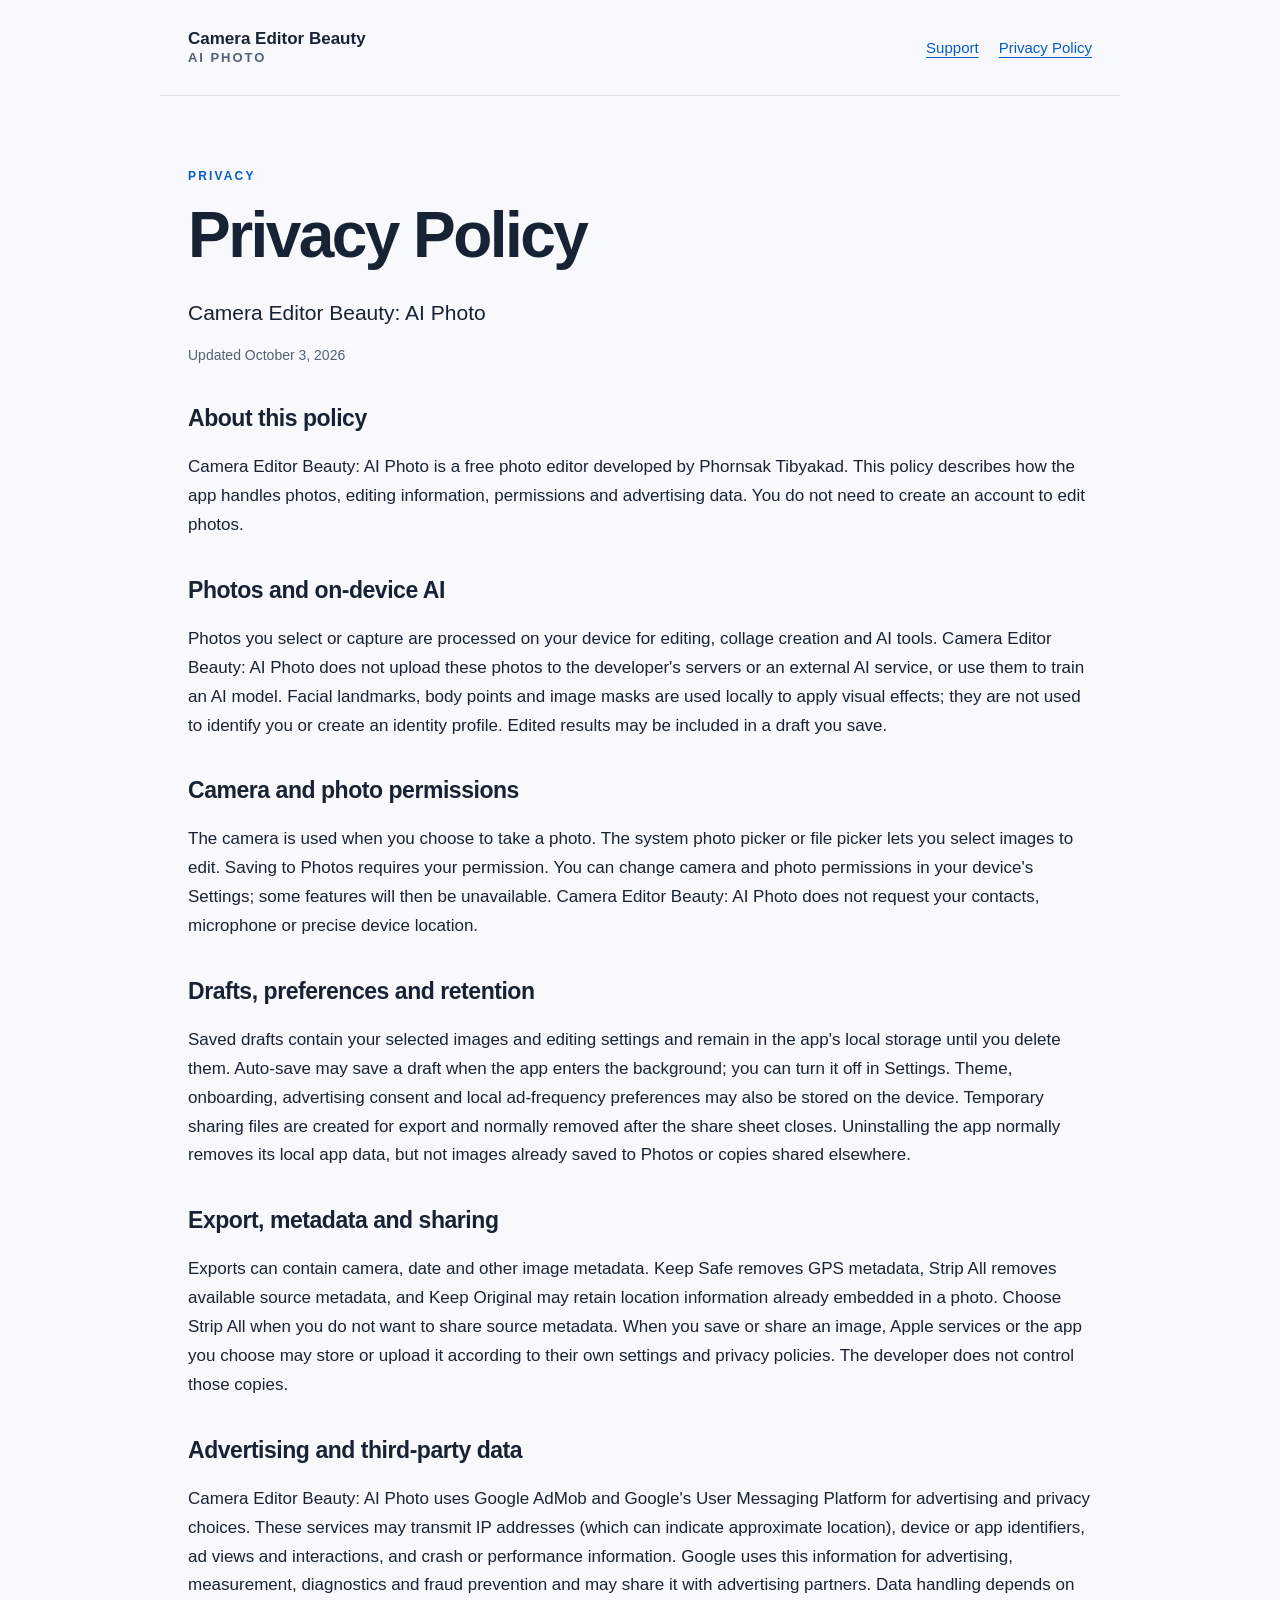
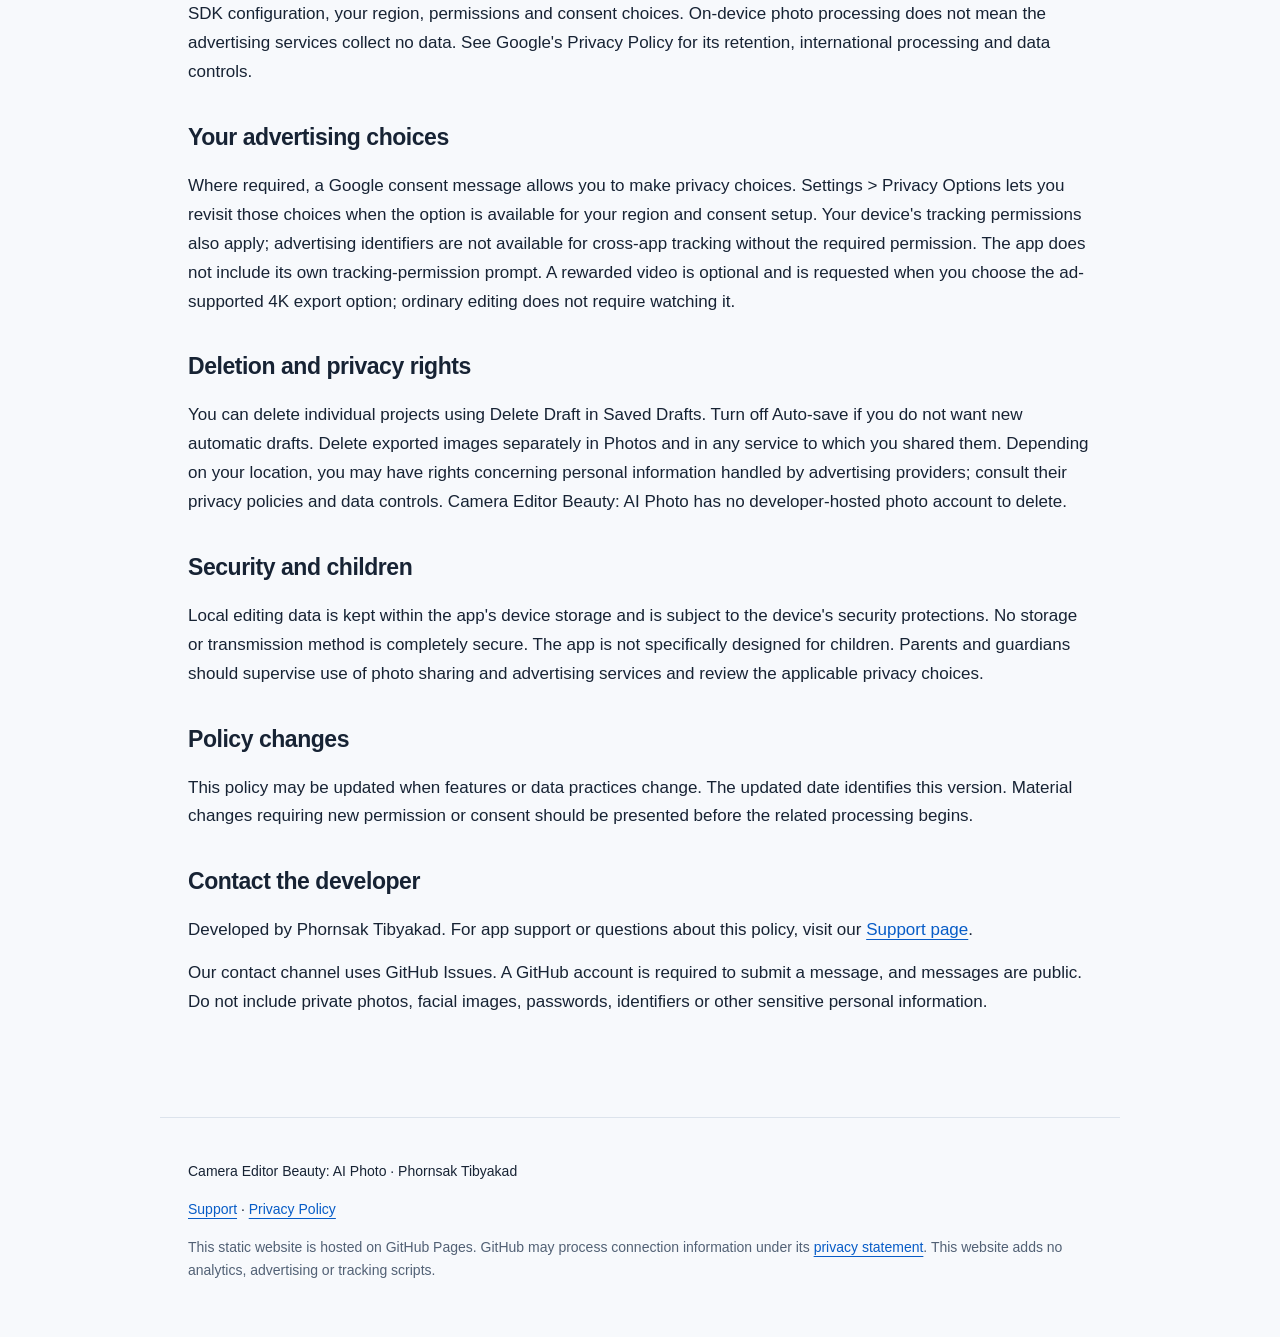
==== privacy.html @ 84139bd9 "Publish app privacy policy and support pages" ====
<!doctype html>
<html lang="en"><head><meta charset="utf-8"><meta name="viewport" content="width=device-width,initial-scale=1"><meta name="color-scheme" content="light dark"><meta name="description" content="Official privacy and support information for Camera Editor Beauty: AI Photo, an iPhone and iPad photo editor."><title>Privacy Policy — Camera Editor Beauty: AI Photo</title><link rel="canonical" href="https://phornsak-t.github.io/camera-editor-beauty-support/privacy.html"><link rel="stylesheet" href="styles.css"></head>
<body><header><a class="brand" href="index.html">Camera Editor Beauty<span>AI Photo</span></a><nav aria-label="Main navigation"><a href="support.html">Support</a><a href="privacy.html">Privacy Policy</a></nav></header><main><p class="eyebrow">PRIVACY</p><h1>Privacy Policy</h1><p class="lead">Camera Editor Beauty: AI Photo</p><p class="muted">Updated October 3, 2026</p><section><h2>About this policy</h2><p>Camera Editor Beauty: AI Photo is a free photo editor developed by Phornsak Tibyakad. This policy describes how the app handles photos, editing information, permissions and advertising data. You do not need to create an account to edit photos.</p></section>
<section><h2>Photos and on-device AI</h2><p>Photos you select or capture are processed on your device for editing, collage creation and AI tools. Camera Editor Beauty: AI Photo does not upload these photos to the developer's servers or an external AI service, or use them to train an AI model. Facial landmarks, body points and image masks are used locally to apply visual effects; they are not used to identify you or create an identity profile. Edited results may be included in a draft you save.</p></section>
<section><h2>Camera and photo permissions</h2><p>The camera is used when you choose to take a photo. The system photo picker or file picker lets you select images to edit. Saving to Photos requires your permission. You can change camera and photo permissions in your device's Settings; some features will then be unavailable. Camera Editor Beauty: AI Photo does not request your contacts, microphone or precise device location.</p></section>
<section><h2>Drafts, preferences and retention</h2><p>Saved drafts contain your selected images and editing settings and remain in the app's local storage until you delete them. Auto-save may save a draft when the app enters the background; you can turn it off in Settings. Theme, onboarding, advertising consent and local ad-frequency preferences may also be stored on the device. Temporary sharing files are created for export and normally removed after the share sheet closes. Uninstalling the app normally removes its local app data, but not images already saved to Photos or copies shared elsewhere.</p></section>
<section><h2>Export, metadata and sharing</h2><p>Exports can contain camera, date and other image metadata. Keep Safe removes GPS metadata, Strip All removes available source metadata, and Keep Original may retain location information already embedded in a photo. Choose Strip All when you do not want to share source metadata. When you save or share an image, Apple services or the app you choose may store or upload it according to their own settings and privacy policies. The developer does not control those copies.</p></section>
<section><h2>Advertising and third-party data</h2><p>Camera Editor Beauty: AI Photo uses Google AdMob and Google's User Messaging Platform for advertising and privacy choices. These services may transmit IP addresses (which can indicate approximate location), device or app identifiers, ad views and interactions, and crash or performance information. Google uses this information for advertising, measurement, diagnostics and fraud prevention and may share it with advertising partners. Data handling depends on SDK configuration, your region, permissions and consent choices. On-device photo processing does not mean the advertising services collect no data. See Google's Privacy Policy for its retention, international processing and data controls.</p></section>
<section><h2>Your advertising choices</h2><p>Where required, a Google consent message allows you to make privacy choices. Settings &gt; Privacy Options lets you revisit those choices when the option is available for your region and consent setup. Your device's tracking permissions also apply; advertising identifiers are not available for cross-app tracking without the required permission. The app does not include its own tracking-permission prompt. A rewarded video is optional and is requested when you choose the ad-supported 4K export option; ordinary editing does not require watching it.</p></section>
<section><h2>Deletion and privacy rights</h2><p>You can delete individual projects using Delete Draft in Saved Drafts. Turn off Auto-save if you do not want new automatic drafts. Delete exported images separately in Photos and in any service to which you shared them. Depending on your location, you may have rights concerning personal information handled by advertising providers; consult their privacy policies and data controls. Camera Editor Beauty: AI Photo has no developer-hosted photo account to delete.</p></section>
<section><h2>Security and children</h2><p>Local editing data is kept within the app's device storage and is subject to the device's security protections. No storage or transmission method is completely secure. The app is not specifically designed for children. Parents and guardians should supervise use of photo sharing and advertising services and review the applicable privacy choices.</p></section>
<section><h2>Policy changes</h2><p>This policy may be updated when features or data practices change. The updated date identifies this version. Material changes requiring new permission or consent should be presented before the related processing begins.</p></section><section><h2>Contact the developer</h2><p>Developed by Phornsak Tibyakad. For app support or questions about this policy, visit our <a href="support.html">Support page</a>.</p><p>Our contact channel uses GitHub Issues. A GitHub account is required to submit a message, and messages are public. Do not include private photos, facial images, passwords, identifiers or other sensitive personal information.</p></section></main><footer><p>Camera Editor Beauty: AI Photo · Phornsak Tibyakad</p><a href="support.html">Support</a> · <a href="privacy.html">Privacy Policy</a><p class="muted">This static website is hosted on GitHub Pages. GitHub may process connection information under its <a href="https://docs.github.com/en/site-policy/privacy-policies/github-general-privacy-statement">privacy statement</a>. This website adds no analytics, advertising or tracking scripts.</p></footer></body></html>
---- styles.css ----
:root{font-family:-apple-system,BlinkMacSystemFont,"Segoe UI",sans-serif;color:#172334;background:#f7f9fc;font-size:17px;line-height:1.7;color-scheme:light dark;--muted:#526175;--line:#dce3ec;--card:#fff;--accent:#075cc7}
*{box-sizing:border-box}body{margin:0}header,main,footer{max-width:960px;margin:auto;padding:28px}header{display:flex;justify-content:space-between;align-items:center;gap:20px;border-bottom:1px solid var(--line)}a{color:var(--accent);text-underline-offset:4px}a:focus-visible{outline:3px solid var(--accent);outline-offset:5px;border-radius:4px}.brand{color:inherit;font-weight:750;text-decoration:none;line-height:1.3}.brand span{display:block;color:var(--muted);font-size:13px;letter-spacing:.15em;text-transform:uppercase}nav{display:flex;gap:20px;font-size:15px}main{padding-top:56px;min-height:60vh}h1{font-size:clamp(36px,7vw,64px);line-height:1.1;letter-spacing:-.04em;margin:12px 0 24px}h2{font-size:23px;line-height:1.3;letter-spacing:-.02em}p{margin:14px 0}.lead{font-size:21px;max-width:750px}.eyebrow{color:var(--accent);font-size:12px;letter-spacing:.18em;font-weight:750}.muted{color:var(--muted);font-size:14px}section{margin:36px 0}.cards{display:grid;grid-template-columns:1fr 1fr;gap:20px;margin:36px 0}.card{background:var(--card);border:1px solid var(--line);border-radius:20px;padding:24px;text-decoration:none;color:inherit}.card h2{color:var(--accent)}.button{display:inline-block;background:var(--accent);color:#fff;border-radius:12px;padding:12px 20px;text-decoration:none;font-weight:650;margin:8px 0}footer{border-top:1px solid var(--line);font-size:14px;margin-top:36px;padding-bottom:40px}
@media(prefers-color-scheme:dark){:root{color:#edf2fa;background:#10151d;--muted:#b0bdce;--line:#303b4c;--card:#1a2330;--accent:#82b8ff}.button{color:#10151d}}
@media(max-width:600px){header{align-items:flex-start;flex-direction:column}header,main,footer{padding-left:22px;padding-right:22px}main{padding-top:32px}.cards{grid-template-columns:1fr}nav{flex-wrap:wrap}h1{font-size:42px}}
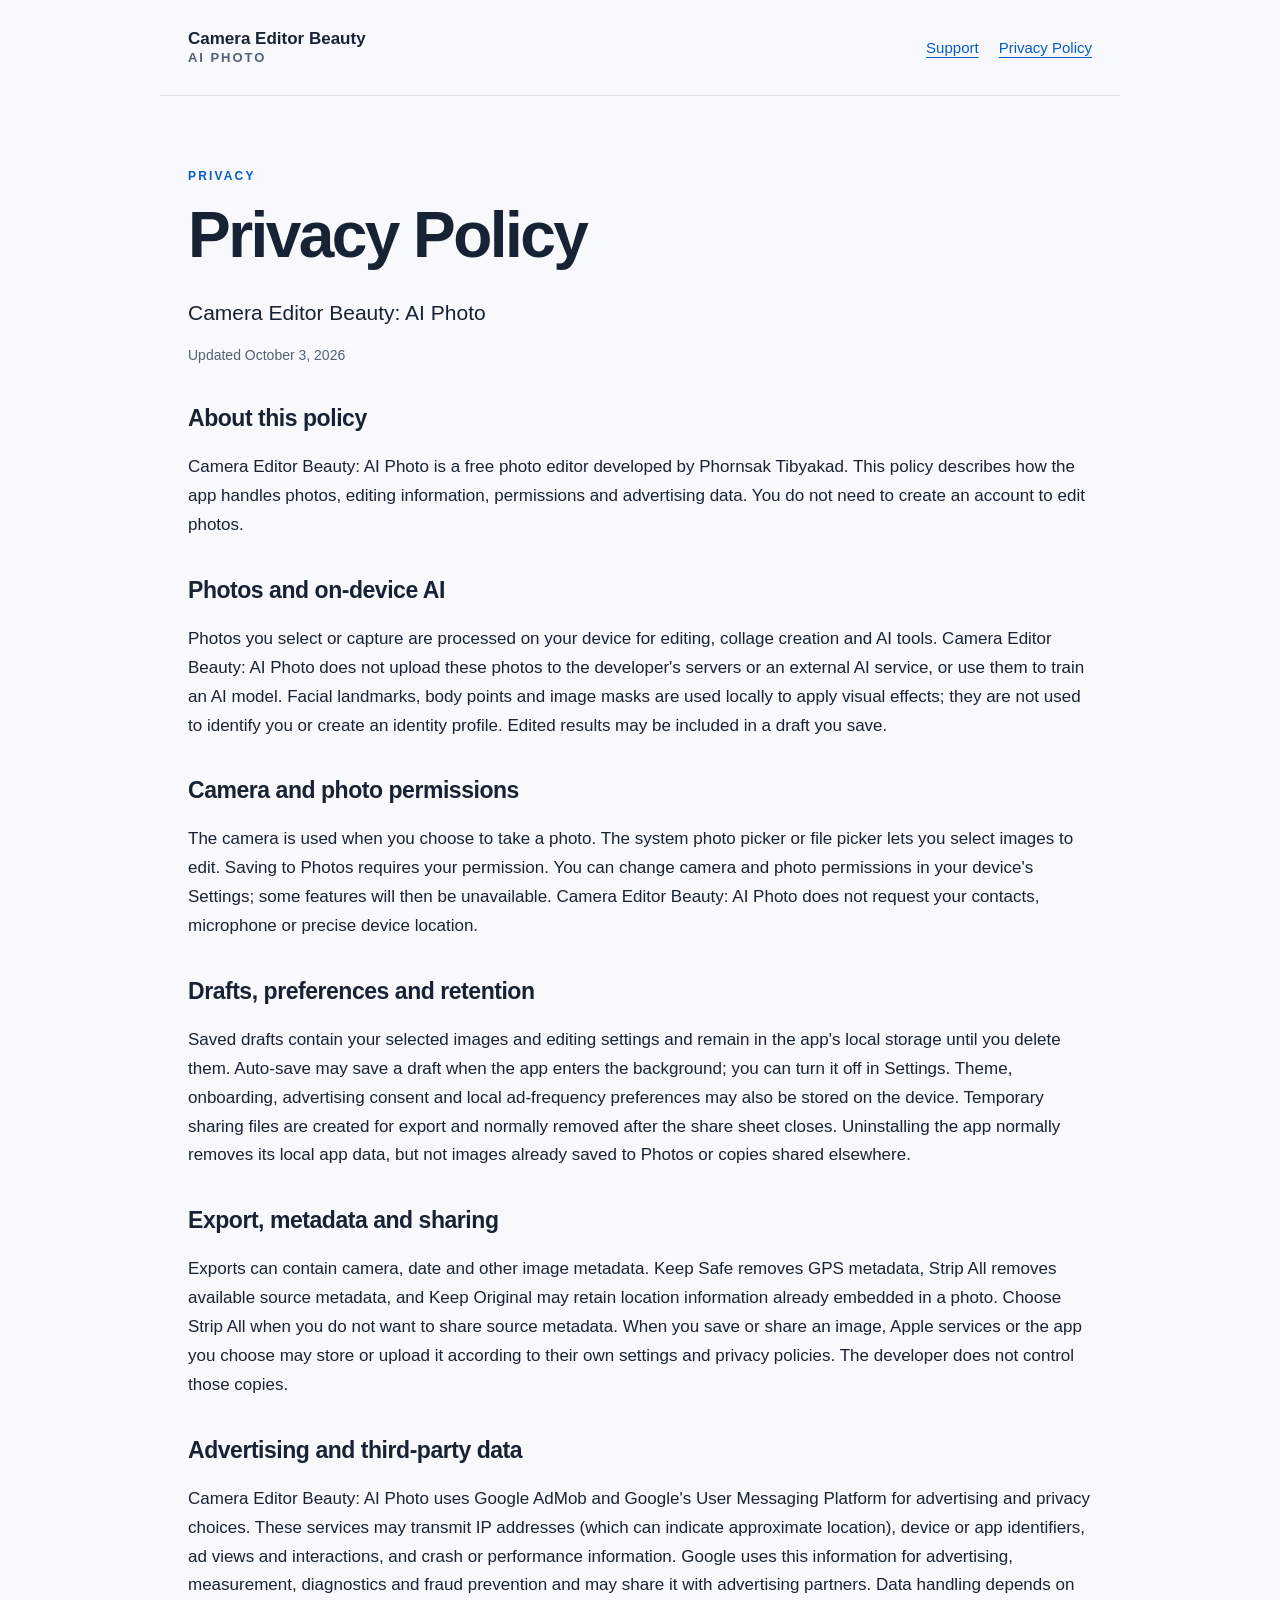
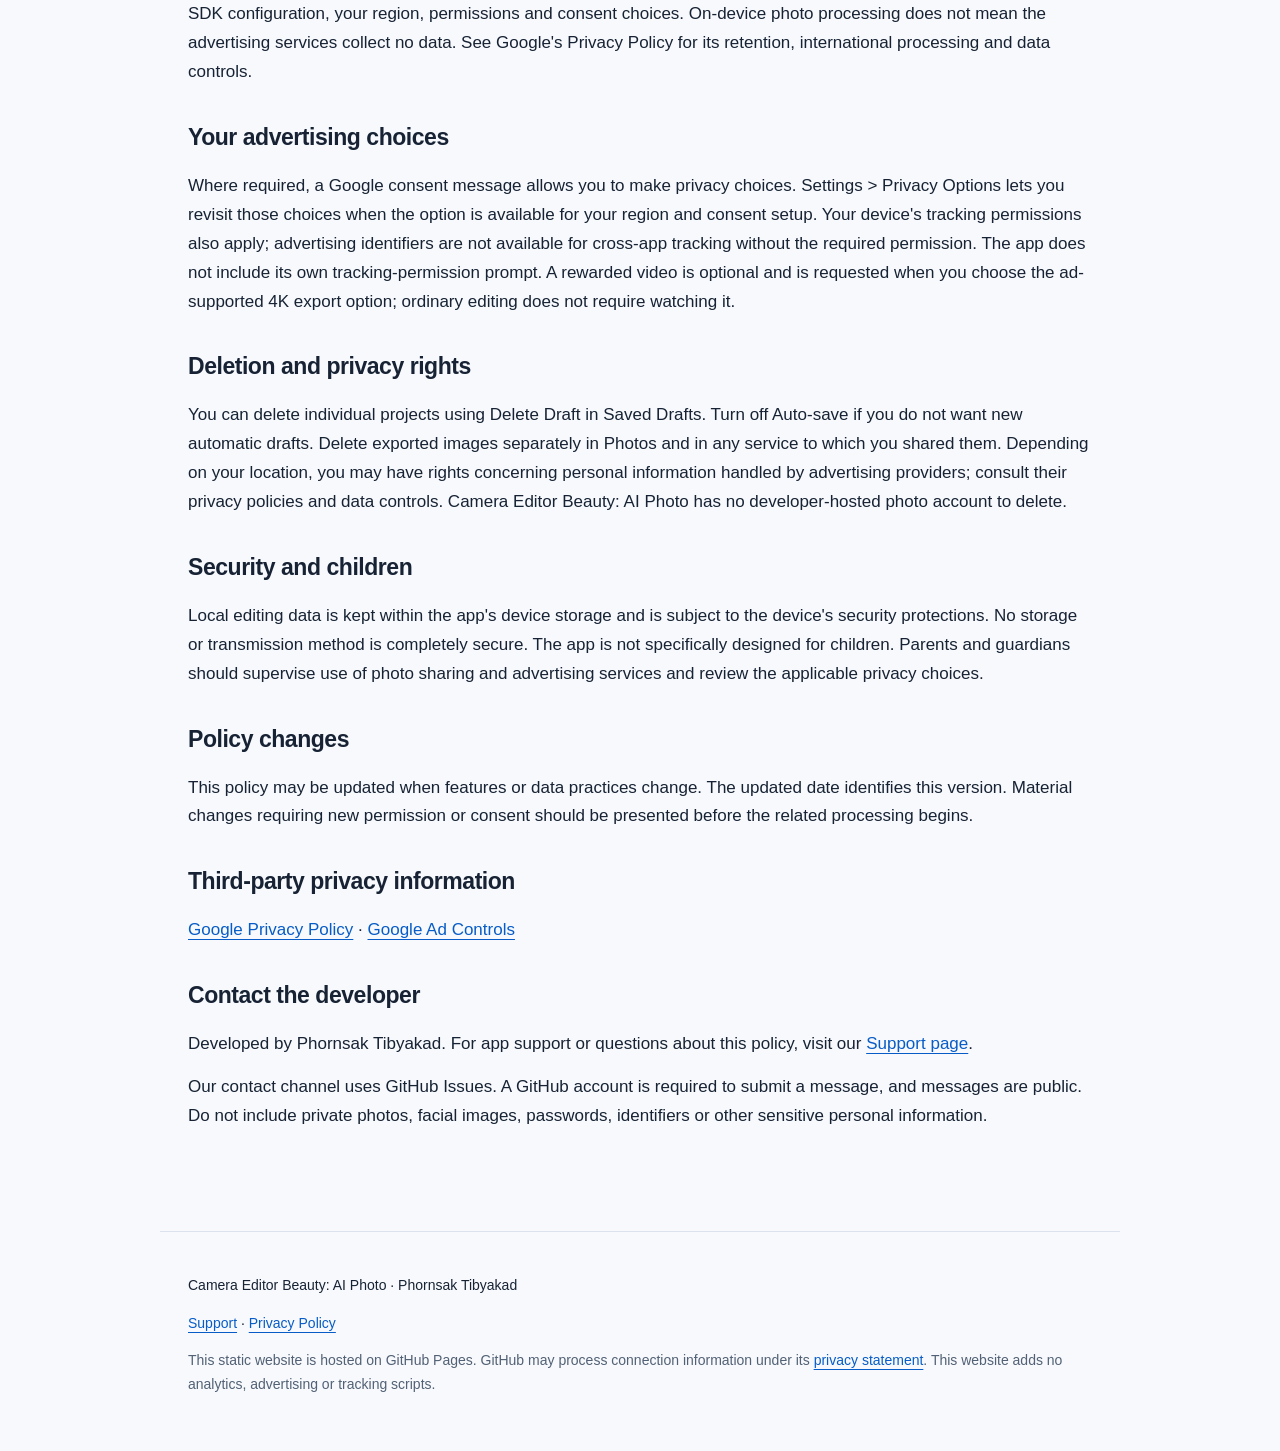
==== commit 99e8c512: "Add third-party privacy and ad-control links" ====
--- a/privacy.html
+++ b/privacy.html
@@ -9,4 +9,4 @@
 <section><h2>Your advertising choices</h2><p>Where required, a Google consent message allows you to make privacy choices. Settings &gt; Privacy Options lets you revisit those choices when the option is available for your region and consent setup. Your device's tracking permissions also apply; advertising identifiers are not available for cross-app tracking without the required permission. The app does not include its own tracking-permission prompt. A rewarded video is optional and is requested when you choose the ad-supported 4K export option; ordinary editing does not require watching it.</p></section>
 <section><h2>Deletion and privacy rights</h2><p>You can delete individual projects using Delete Draft in Saved Drafts. Turn off Auto-save if you do not want new automatic drafts. Delete exported images separately in Photos and in any service to which you shared them. Depending on your location, you may have rights concerning personal information handled by advertising providers; consult their privacy policies and data controls. Camera Editor Beauty: AI Photo has no developer-hosted photo account to delete.</p></section>
 <section><h2>Security and children</h2><p>Local editing data is kept within the app's device storage and is subject to the device's security protections. No storage or transmission method is completely secure. The app is not specifically designed for children. Parents and guardians should supervise use of photo sharing and advertising services and review the applicable privacy choices.</p></section>
-<section><h2>Policy changes</h2><p>This policy may be updated when features or data practices change. The updated date identifies this version. Material changes requiring new permission or consent should be presented before the related processing begins.</p></section><section><h2>Contact the developer</h2><p>Developed by Phornsak Tibyakad. For app support or questions about this policy, visit our <a href="support.html">Support page</a>.</p><p>Our contact channel uses GitHub Issues. A GitHub account is required to submit a message, and messages are public. Do not include private photos, facial images, passwords, identifiers or other sensitive personal information.</p></section></main><footer><p>Camera Editor Beauty: AI Photo · Phornsak Tibyakad</p><a href="support.html">Support</a> · <a href="privacy.html">Privacy Policy</a><p class="muted">This static website is hosted on GitHub Pages. GitHub may process connection information under its <a href="https://docs.github.com/en/site-policy/privacy-policies/github-general-privacy-statement">privacy statement</a>. This website adds no analytics, advertising or tracking scripts.</p></footer></body></html>
+<section><h2>Policy changes</h2><p>This policy may be updated when features or data practices change. The updated date identifies this version. Material changes requiring new permission or consent should be presented before the related processing begins.</p></section><section><h2>Third-party privacy information</h2><p><a href="https://policies.google.com/privacy">Google Privacy Policy</a> · <a href="https://myadcenter.google.com/">Google Ad Controls</a></p></section><section><h2>Contact the developer</h2><p>Developed by Phornsak Tibyakad. For app support or questions about this policy, visit our <a href="support.html">Support page</a>.</p><p>Our contact channel uses GitHub Issues. A GitHub account is required to submit a message, and messages are public. Do not include private photos, facial images, passwords, identifiers or other sensitive personal information.</p></section></main><footer><p>Camera Editor Beauty: AI Photo · Phornsak Tibyakad</p><a href="support.html">Support</a> · <a href="privacy.html">Privacy Policy</a><p class="muted">This static website is hosted on GitHub Pages. GitHub may process connection information under its <a href="https://docs.github.com/en/site-policy/privacy-policies/github-general-privacy-statement">privacy statement</a>. This website adds no analytics, advertising or tracking scripts.</p></footer></body></html>
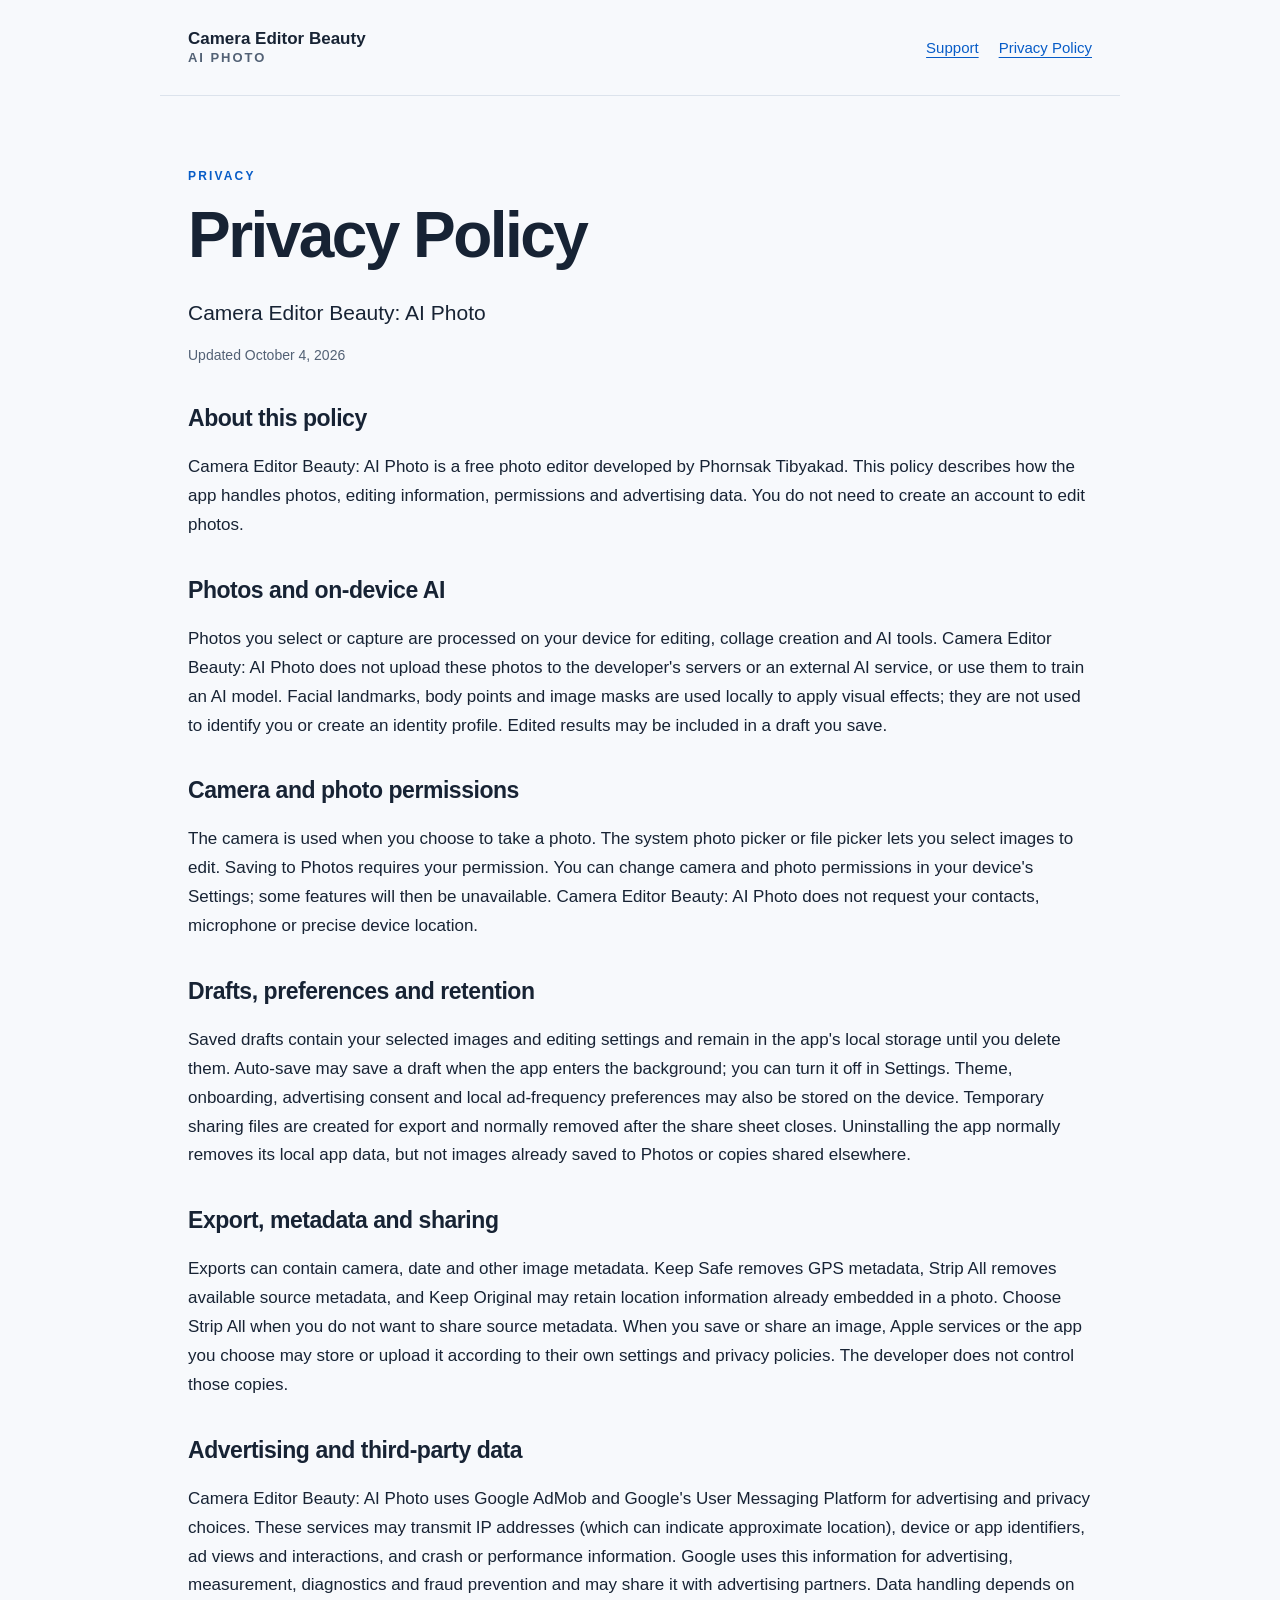
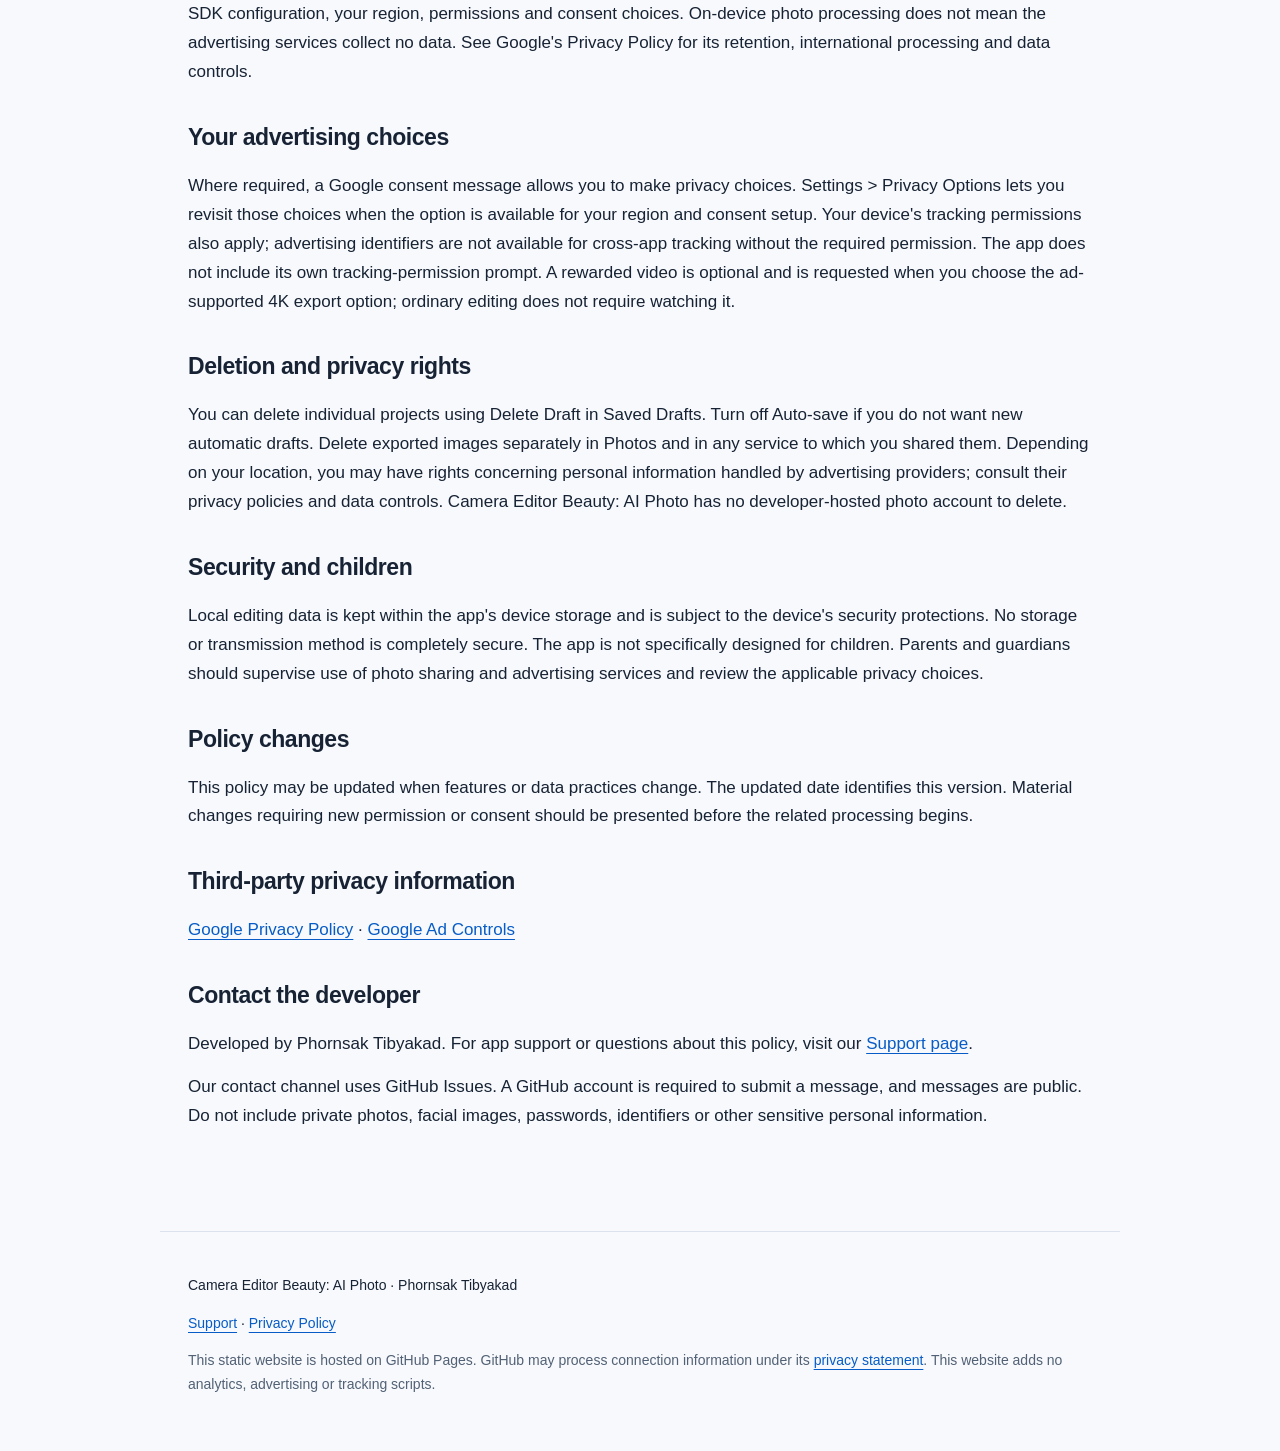
==== commit ebf4211b: "Publish final privacy policy date for version 3.0" ====
--- a/privacy.html
+++ b/privacy.html
@@ -1,6 +1,6 @@
 <!doctype html>
 <html lang="en"><head><meta charset="utf-8"><meta name="viewport" content="width=device-width,initial-scale=1"><meta name="color-scheme" content="light dark"><meta name="description" content="Official privacy and support information for Camera Editor Beauty: AI Photo, an iPhone and iPad photo editor."><title>Privacy Policy — Camera Editor Beauty: AI Photo</title><link rel="canonical" href="https://phornsak-t.github.io/camera-editor-beauty-support/privacy.html"><link rel="stylesheet" href="styles.css"></head>
-<body><header><a class="brand" href="index.html">Camera Editor Beauty<span>AI Photo</span></a><nav aria-label="Main navigation"><a href="support.html">Support</a><a href="privacy.html">Privacy Policy</a></nav></header><main><p class="eyebrow">PRIVACY</p><h1>Privacy Policy</h1><p class="lead">Camera Editor Beauty: AI Photo</p><p class="muted">Updated October 3, 2026</p><section><h2>About this policy</h2><p>Camera Editor Beauty: AI Photo is a free photo editor developed by Phornsak Tibyakad. This policy describes how the app handles photos, editing information, permissions and advertising data. You do not need to create an account to edit photos.</p></section>
+<body><header><a class="brand" href="index.html">Camera Editor Beauty<span>AI Photo</span></a><nav aria-label="Main navigation"><a href="support.html">Support</a><a href="privacy.html">Privacy Policy</a></nav></header><main><p class="eyebrow">PRIVACY</p><h1>Privacy Policy</h1><p class="lead">Camera Editor Beauty: AI Photo</p><p class="muted">Updated October 4, 2026</p><section><h2>About this policy</h2><p>Camera Editor Beauty: AI Photo is a free photo editor developed by Phornsak Tibyakad. This policy describes how the app handles photos, editing information, permissions and advertising data. You do not need to create an account to edit photos.</p></section>
 <section><h2>Photos and on-device AI</h2><p>Photos you select or capture are processed on your device for editing, collage creation and AI tools. Camera Editor Beauty: AI Photo does not upload these photos to the developer's servers or an external AI service, or use them to train an AI model. Facial landmarks, body points and image masks are used locally to apply visual effects; they are not used to identify you or create an identity profile. Edited results may be included in a draft you save.</p></section>
 <section><h2>Camera and photo permissions</h2><p>The camera is used when you choose to take a photo. The system photo picker or file picker lets you select images to edit. Saving to Photos requires your permission. You can change camera and photo permissions in your device's Settings; some features will then be unavailable. Camera Editor Beauty: AI Photo does not request your contacts, microphone or precise device location.</p></section>
 <section><h2>Drafts, preferences and retention</h2><p>Saved drafts contain your selected images and editing settings and remain in the app's local storage until you delete them. Auto-save may save a draft when the app enters the background; you can turn it off in Settings. Theme, onboarding, advertising consent and local ad-frequency preferences may also be stored on the device. Temporary sharing files are created for export and normally removed after the share sheet closes. Uninstalling the app normally removes its local app data, but not images already saved to Photos or copies shared elsewhere.</p></section>
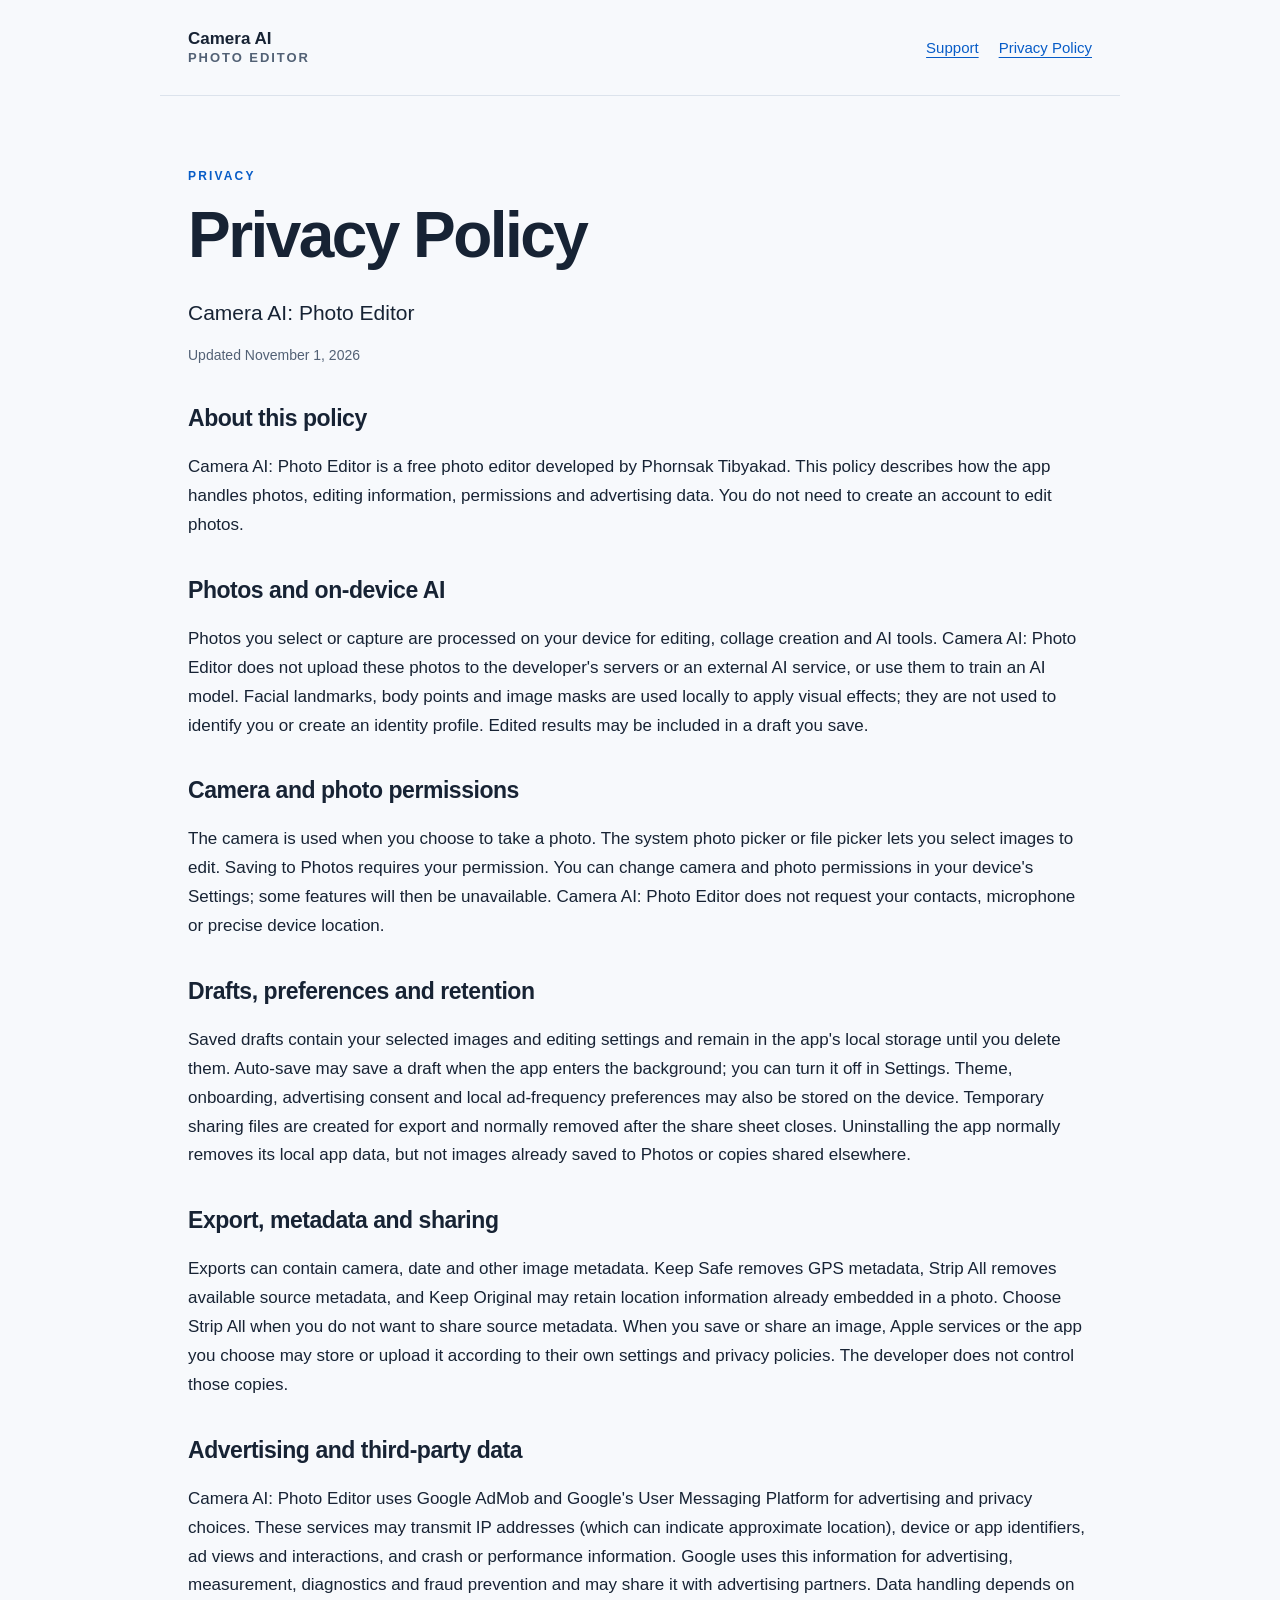
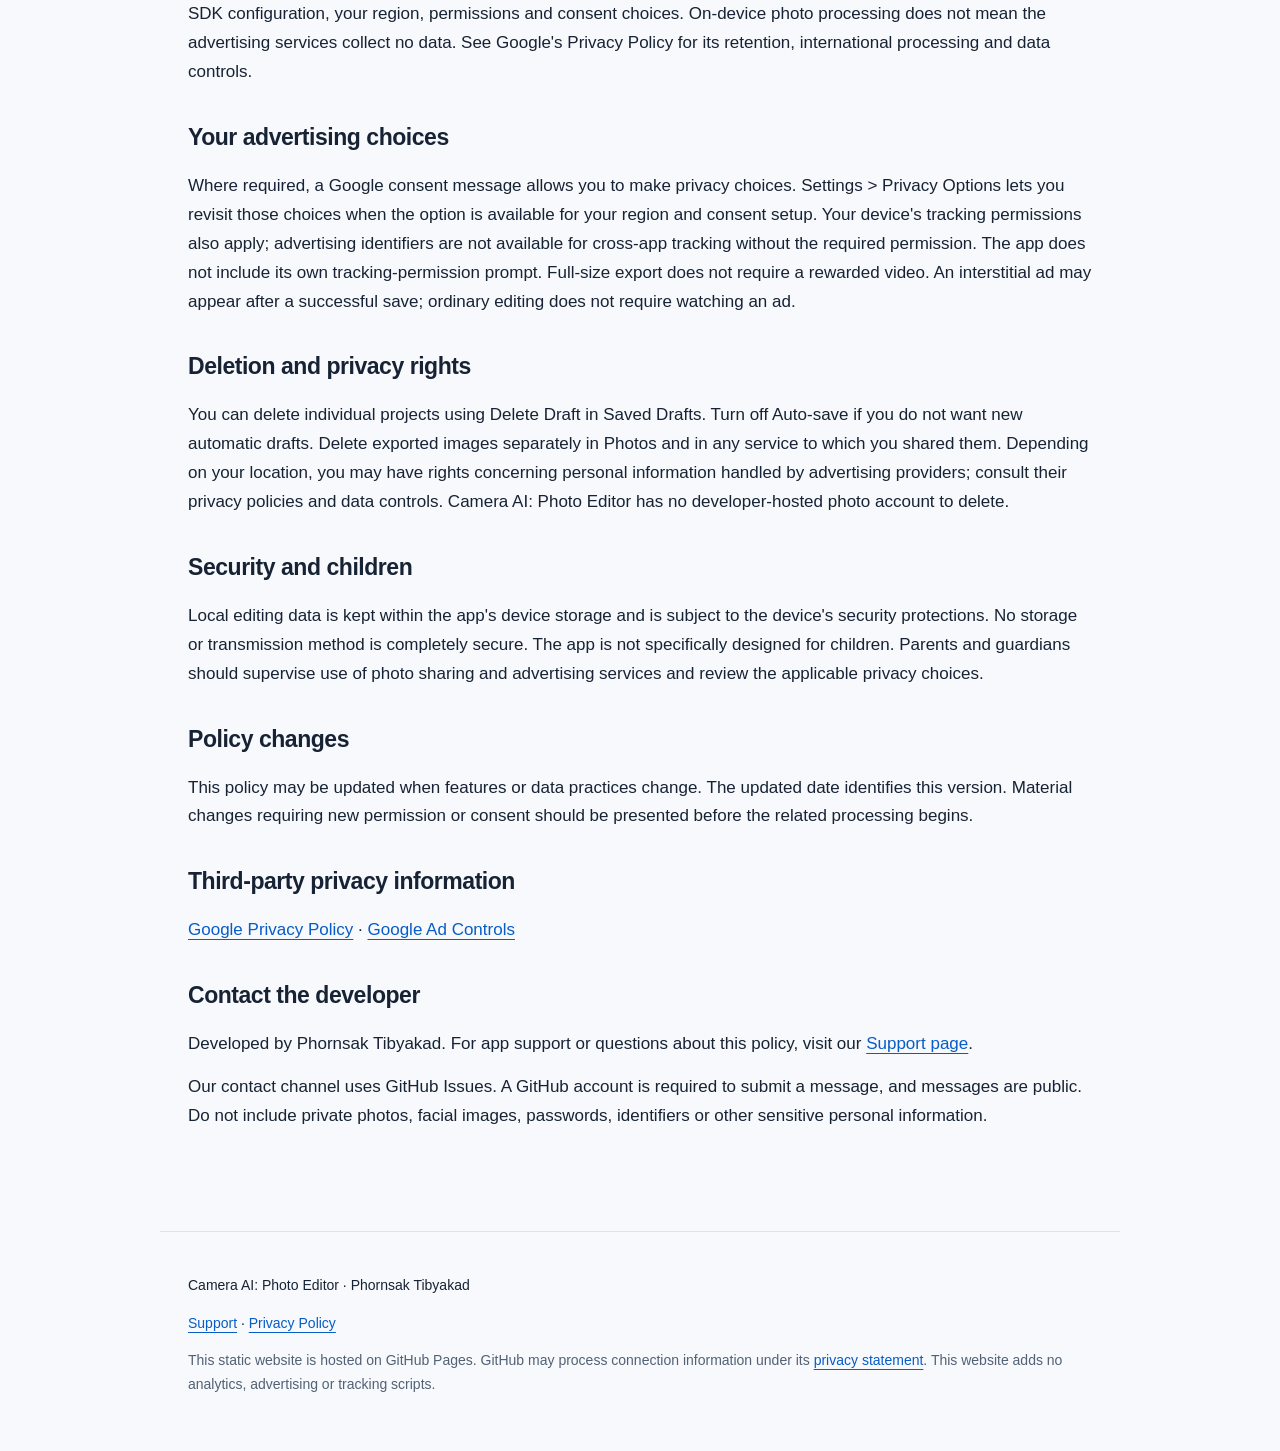
==== commit 13282934: "Update Camera AI privacy and full-size export support" ====
--- a/privacy.html
+++ b/privacy.html
@@ -1,12 +1,12 @@
 <!doctype html>
-<html lang="en"><head><meta charset="utf-8"><meta name="viewport" content="width=device-width,initial-scale=1"><meta name="color-scheme" content="light dark"><meta name="description" content="Official privacy and support information for Camera Editor Beauty: AI Photo, an iPhone and iPad photo editor."><title>Privacy Policy — Camera Editor Beauty: AI Photo</title><link rel="canonical" href="https://phornsak-t.github.io/camera-editor-beauty-support/privacy.html"><link rel="stylesheet" href="styles.css"></head>
-<body><header><a class="brand" href="index.html">Camera Editor Beauty<span>AI Photo</span></a><nav aria-label="Main navigation"><a href="support.html">Support</a><a href="privacy.html">Privacy Policy</a></nav></header><main><p class="eyebrow">PRIVACY</p><h1>Privacy Policy</h1><p class="lead">Camera Editor Beauty: AI Photo</p><p class="muted">Updated October 4, 2026</p><section><h2>About this policy</h2><p>Camera Editor Beauty: AI Photo is a free photo editor developed by Phornsak Tibyakad. This policy describes how the app handles photos, editing information, permissions and advertising data. You do not need to create an account to edit photos.</p></section>
-<section><h2>Photos and on-device AI</h2><p>Photos you select or capture are processed on your device for editing, collage creation and AI tools. Camera Editor Beauty: AI Photo does not upload these photos to the developer's servers or an external AI service, or use them to train an AI model. Facial landmarks, body points and image masks are used locally to apply visual effects; they are not used to identify you or create an identity profile. Edited results may be included in a draft you save.</p></section>
-<section><h2>Camera and photo permissions</h2><p>The camera is used when you choose to take a photo. The system photo picker or file picker lets you select images to edit. Saving to Photos requires your permission. You can change camera and photo permissions in your device's Settings; some features will then be unavailable. Camera Editor Beauty: AI Photo does not request your contacts, microphone or precise device location.</p></section>
+<html lang="en"><head><meta charset="utf-8"><meta name="viewport" content="width=device-width,initial-scale=1"><meta name="color-scheme" content="light dark"><meta name="description" content="Official privacy and support information for Camera AI: Photo Editor, an iPhone and iPad photo editor."><title>Privacy Policy — Camera AI: Photo Editor</title><link rel="canonical" href="https://phornsak-t.github.io/camera-editor-beauty-support/privacy.html"><link rel="stylesheet" href="styles.css"></head>
+<body><header><a class="brand" href="index.html">Camera AI<span>Photo Editor</span></a><nav aria-label="Main navigation"><a href="support.html">Support</a><a href="privacy.html">Privacy Policy</a></nav></header><main><p class="eyebrow">PRIVACY</p><h1>Privacy Policy</h1><p class="lead">Camera AI: Photo Editor</p><p class="muted">Updated November 1, 2026</p><section><h2>About this policy</h2><p>Camera AI: Photo Editor is a free photo editor developed by Phornsak Tibyakad. This policy describes how the app handles photos, editing information, permissions and advertising data. You do not need to create an account to edit photos.</p></section>
+<section><h2>Photos and on-device AI</h2><p>Photos you select or capture are processed on your device for editing, collage creation and AI tools. Camera AI: Photo Editor does not upload these photos to the developer's servers or an external AI service, or use them to train an AI model. Facial landmarks, body points and image masks are used locally to apply visual effects; they are not used to identify you or create an identity profile. Edited results may be included in a draft you save.</p></section>
+<section><h2>Camera and photo permissions</h2><p>The camera is used when you choose to take a photo. The system photo picker or file picker lets you select images to edit. Saving to Photos requires your permission. You can change camera and photo permissions in your device's Settings; some features will then be unavailable. Camera AI: Photo Editor does not request your contacts, microphone or precise device location.</p></section>
 <section><h2>Drafts, preferences and retention</h2><p>Saved drafts contain your selected images and editing settings and remain in the app's local storage until you delete them. Auto-save may save a draft when the app enters the background; you can turn it off in Settings. Theme, onboarding, advertising consent and local ad-frequency preferences may also be stored on the device. Temporary sharing files are created for export and normally removed after the share sheet closes. Uninstalling the app normally removes its local app data, but not images already saved to Photos or copies shared elsewhere.</p></section>
 <section><h2>Export, metadata and sharing</h2><p>Exports can contain camera, date and other image metadata. Keep Safe removes GPS metadata, Strip All removes available source metadata, and Keep Original may retain location information already embedded in a photo. Choose Strip All when you do not want to share source metadata. When you save or share an image, Apple services or the app you choose may store or upload it according to their own settings and privacy policies. The developer does not control those copies.</p></section>
-<section><h2>Advertising and third-party data</h2><p>Camera Editor Beauty: AI Photo uses Google AdMob and Google's User Messaging Platform for advertising and privacy choices. These services may transmit IP addresses (which can indicate approximate location), device or app identifiers, ad views and interactions, and crash or performance information. Google uses this information for advertising, measurement, diagnostics and fraud prevention and may share it with advertising partners. Data handling depends on SDK configuration, your region, permissions and consent choices. On-device photo processing does not mean the advertising services collect no data. See Google's Privacy Policy for its retention, international processing and data controls.</p></section>
-<section><h2>Your advertising choices</h2><p>Where required, a Google consent message allows you to make privacy choices. Settings &gt; Privacy Options lets you revisit those choices when the option is available for your region and consent setup. Your device's tracking permissions also apply; advertising identifiers are not available for cross-app tracking without the required permission. The app does not include its own tracking-permission prompt. A rewarded video is optional and is requested when you choose the ad-supported 4K export option; ordinary editing does not require watching it.</p></section>
-<section><h2>Deletion and privacy rights</h2><p>You can delete individual projects using Delete Draft in Saved Drafts. Turn off Auto-save if you do not want new automatic drafts. Delete exported images separately in Photos and in any service to which you shared them. Depending on your location, you may have rights concerning personal information handled by advertising providers; consult their privacy policies and data controls. Camera Editor Beauty: AI Photo has no developer-hosted photo account to delete.</p></section>
+<section><h2>Advertising and third-party data</h2><p>Camera AI: Photo Editor uses Google AdMob and Google's User Messaging Platform for advertising and privacy choices. These services may transmit IP addresses (which can indicate approximate location), device or app identifiers, ad views and interactions, and crash or performance information. Google uses this information for advertising, measurement, diagnostics and fraud prevention and may share it with advertising partners. Data handling depends on SDK configuration, your region, permissions and consent choices. On-device photo processing does not mean the advertising services collect no data. See Google's Privacy Policy for its retention, international processing and data controls.</p></section>
+<section><h2>Your advertising choices</h2><p>Where required, a Google consent message allows you to make privacy choices. Settings &gt; Privacy Options lets you revisit those choices when the option is available for your region and consent setup. Your device's tracking permissions also apply; advertising identifiers are not available for cross-app tracking without the required permission. The app does not include its own tracking-permission prompt. Full-size export does not require a rewarded video. An interstitial ad may appear after a successful save; ordinary editing does not require watching an ad.</p></section>
+<section><h2>Deletion and privacy rights</h2><p>You can delete individual projects using Delete Draft in Saved Drafts. Turn off Auto-save if you do not want new automatic drafts. Delete exported images separately in Photos and in any service to which you shared them. Depending on your location, you may have rights concerning personal information handled by advertising providers; consult their privacy policies and data controls. Camera AI: Photo Editor has no developer-hosted photo account to delete.</p></section>
 <section><h2>Security and children</h2><p>Local editing data is kept within the app's device storage and is subject to the device's security protections. No storage or transmission method is completely secure. The app is not specifically designed for children. Parents and guardians should supervise use of photo sharing and advertising services and review the applicable privacy choices.</p></section>
-<section><h2>Policy changes</h2><p>This policy may be updated when features or data practices change. The updated date identifies this version. Material changes requiring new permission or consent should be presented before the related processing begins.</p></section><section><h2>Third-party privacy information</h2><p><a href="https://policies.google.com/privacy">Google Privacy Policy</a> · <a href="https://myadcenter.google.com/">Google Ad Controls</a></p></section><section><h2>Contact the developer</h2><p>Developed by Phornsak Tibyakad. For app support or questions about this policy, visit our <a href="support.html">Support page</a>.</p><p>Our contact channel uses GitHub Issues. A GitHub account is required to submit a message, and messages are public. Do not include private photos, facial images, passwords, identifiers or other sensitive personal information.</p></section></main><footer><p>Camera Editor Beauty: AI Photo · Phornsak Tibyakad</p><a href="support.html">Support</a> · <a href="privacy.html">Privacy Policy</a><p class="muted">This static website is hosted on GitHub Pages. GitHub may process connection information under its <a href="https://docs.github.com/en/site-policy/privacy-policies/github-general-privacy-statement">privacy statement</a>. This website adds no analytics, advertising or tracking scripts.</p></footer></body></html>
+<section><h2>Policy changes</h2><p>This policy may be updated when features or data practices change. The updated date identifies this version. Material changes requiring new permission or consent should be presented before the related processing begins.</p></section><section><h2>Third-party privacy information</h2><p><a href="https://policies.google.com/privacy">Google Privacy Policy</a> · <a href="https://myadcenter.google.com/">Google Ad Controls</a></p></section><section><h2>Contact the developer</h2><p>Developed by Phornsak Tibyakad. For app support or questions about this policy, visit our <a href="support.html">Support page</a>.</p><p>Our contact channel uses GitHub Issues. A GitHub account is required to submit a message, and messages are public. Do not include private photos, facial images, passwords, identifiers or other sensitive personal information.</p></section></main><footer><p>Camera AI: Photo Editor · Phornsak Tibyakad</p><a href="support.html">Support</a> · <a href="privacy.html">Privacy Policy</a><p class="muted">This static website is hosted on GitHub Pages. GitHub may process connection information under its <a href="https://docs.github.com/en/site-policy/privacy-policies/github-general-privacy-statement">privacy statement</a>. This website adds no analytics, advertising or tracking scripts.</p></footer></body></html>
